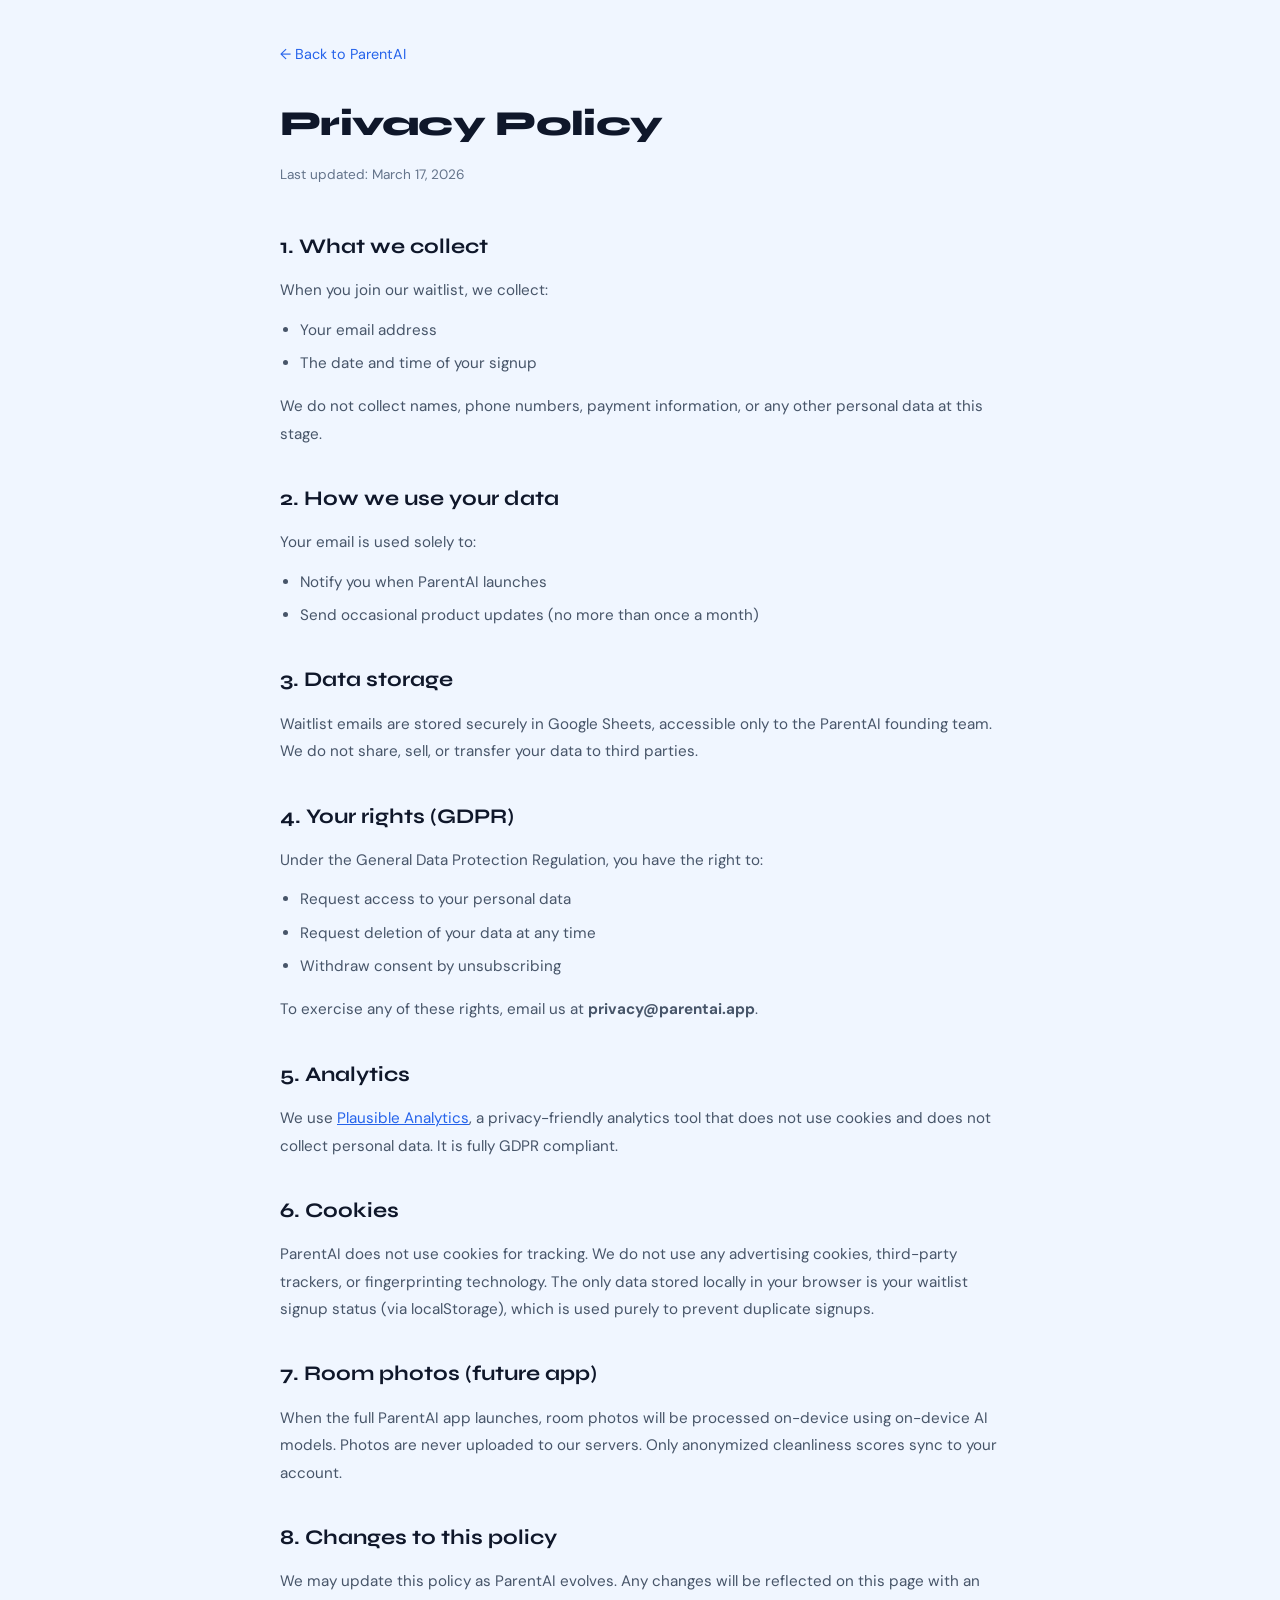
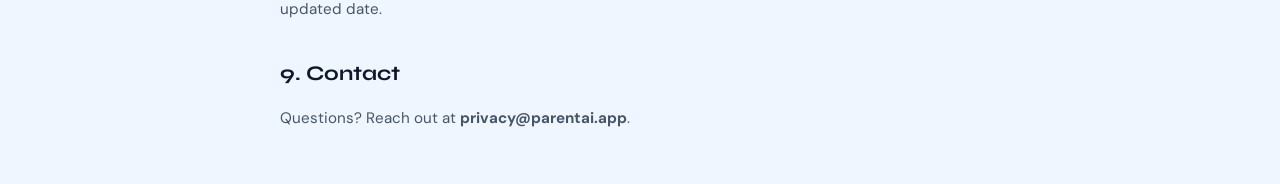
==== parentai/privacy.html @ fef73794 "Polish: SEO, WebP images, privacy/terms pages, analytics, mobile fixes, CTA, real counter" ====
<!DOCTYPE html>
<html lang="en">
<head>
  <meta charset="UTF-8" />
  <meta name="viewport" content="width=device-width, initial-scale=1.0" />
  <title>Privacy Policy — ParentAI</title>
  <link href="https://fonts.googleapis.com/css2?family=Syne:wght@400;600;700;800&family=DM+Sans:ital,wght@0,300;0,400;0,500&display=swap" rel="stylesheet" />
  <style>
    * { box-sizing: border-box; margin: 0; padding: 0; }
    body { font-family: 'DM Sans', sans-serif; background: #f0f6ff; color: #0f172a; padding: 40px 5%; line-height: 1.8; }
    .container { max-width: 720px; margin: 0 auto; }
    a.back { display: inline-block; margin-bottom: 24px; color: #2563eb; text-decoration: none; font-size: 0.9rem; }
    a.back:hover { text-decoration: underline; }
    h1 { font-family: 'Syne', sans-serif; font-size: 2.2rem; font-weight: 800; letter-spacing: -0.02em; margin-bottom: 8px; }
    .updated { font-size: 0.85rem; color: #64748b; margin-bottom: 40px; }
    h2 { font-family: 'Syne', sans-serif; font-size: 1.3rem; font-weight: 700; margin: 32px 0 12px; color: #0f172a; }
    p, li { font-size: 0.95rem; color: #475569; margin-bottom: 12px; }
    ul { padding-left: 20px; margin-bottom: 16px; }
    li { margin-bottom: 6px; }
  </style>
</head>
<body>
  <div class="container">
    <a href="index.html" class="back">← Back to ParentAI</a>
    <h1>Privacy Policy</h1>
    <p class="updated">Last updated: March 17, 2026</p>

    <h2>1. What we collect</h2>
    <p>When you join our waitlist, we collect:</p>
    <ul>
      <li>Your email address</li>
      <li>The date and time of your signup</li>
    </ul>
    <p>We do not collect names, phone numbers, payment information, or any other personal data at this stage.</p>

    <h2>2. How we use your data</h2>
    <p>Your email is used solely to:</p>
    <ul>
      <li>Notify you when ParentAI launches</li>
      <li>Send occasional product updates (no more than once a month)</li>
    </ul>

    <h2>3. Data storage</h2>
    <p>Waitlist emails are stored securely in Google Sheets, accessible only to the ParentAI founding team. We do not share, sell, or transfer your data to third parties.</p>

    <h2>4. Your rights (GDPR)</h2>
    <p>Under the General Data Protection Regulation, you have the right to:</p>
    <ul>
      <li>Request access to your personal data</li>
      <li>Request deletion of your data at any time</li>
      <li>Withdraw consent by unsubscribing</li>
    </ul>
    <p>To exercise any of these rights, email us at <strong>privacy@parentai.app</strong>.</p>

    <h2>5. Analytics</h2>
    <p>We use <a href="https://plausible.io" style="color: #2563eb;">Plausible Analytics</a>, a privacy-friendly analytics tool that does not use cookies and does not collect personal data. It is fully GDPR compliant.</p>

    <h2 id="cookies">6. Cookies</h2>
    <p>ParentAI does not use cookies for tracking. We do not use any advertising cookies, third-party trackers, or fingerprinting technology. The only data stored locally in your browser is your waitlist signup status (via localStorage), which is used purely to prevent duplicate signups.</p>

    <h2>7. Room photos (future app)</h2>
    <p>When the full ParentAI app launches, room photos will be processed on-device using on-device AI models. Photos are never uploaded to our servers. Only anonymized cleanliness scores sync to your account.</p>

    <h2>8. Changes to this policy</h2>
    <p>We may update this policy as ParentAI evolves. Any changes will be reflected on this page with an updated date.</p>

    <h2>9. Contact</h2>
    <p>Questions? Reach out at <strong>privacy@parentai.app</strong>.</p>
  </div>
</body>
</html>
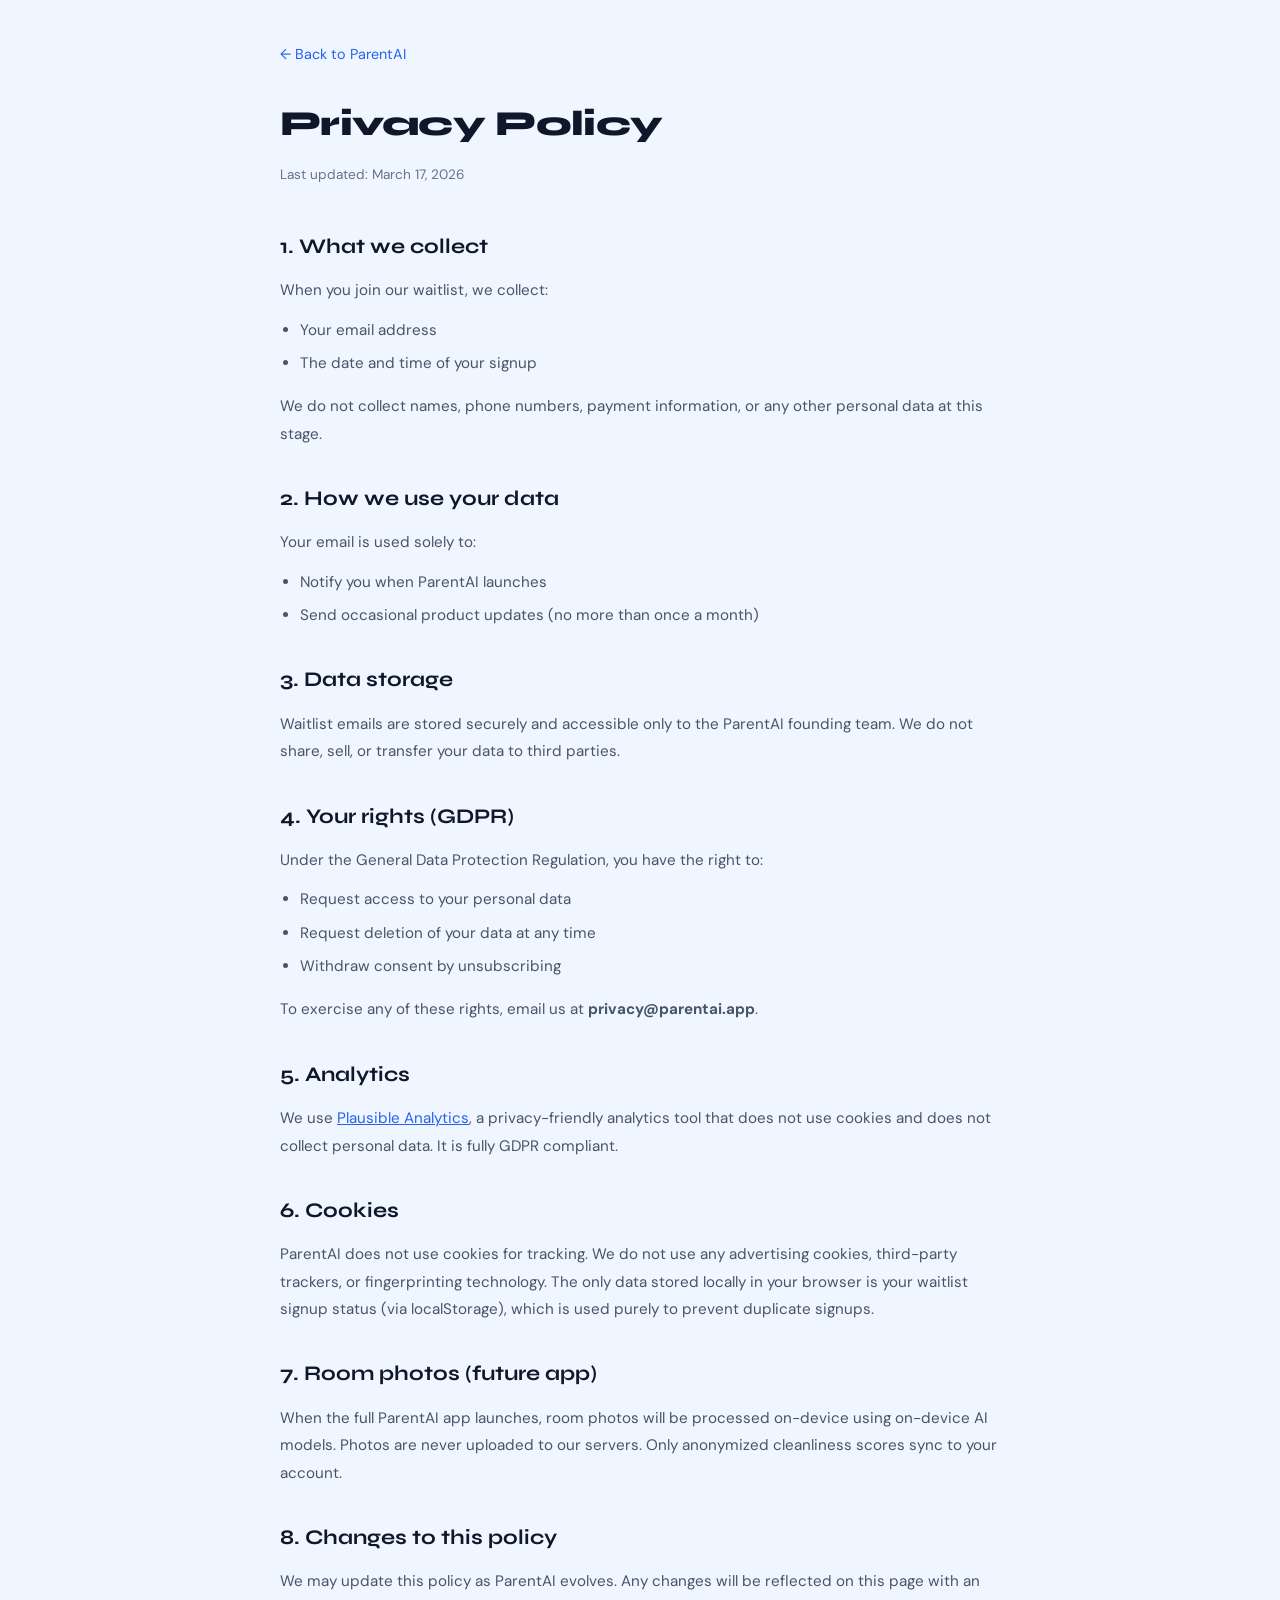
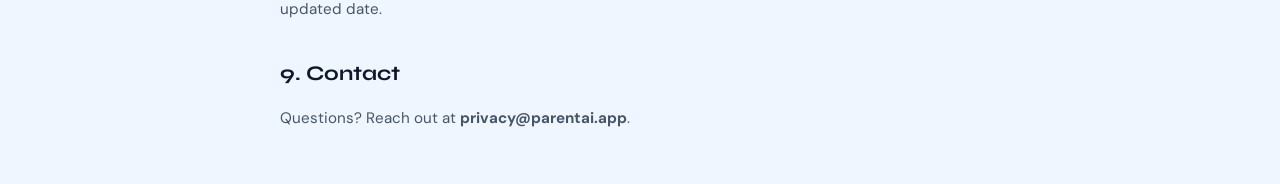
==== commit dbf1b876: "Remove Google Sheets integration; emails saved locally for now" ====
--- a/parentai/privacy.html
+++ b/parentai/privacy.html
@@ -41,7 +41,7 @@
     </ul>
 
     <h2>3. Data storage</h2>
-    <p>Waitlist emails are stored securely in Google Sheets, accessible only to the ParentAI founding team. We do not share, sell, or transfer your data to third parties.</p>
+    <p>Waitlist emails are stored securely and accessible only to the ParentAI founding team. We do not share, sell, or transfer your data to third parties.</p>
 
     <h2>4. Your rights (GDPR)</h2>
     <p>Under the General Data Protection Regulation, you have the right to:</p>
